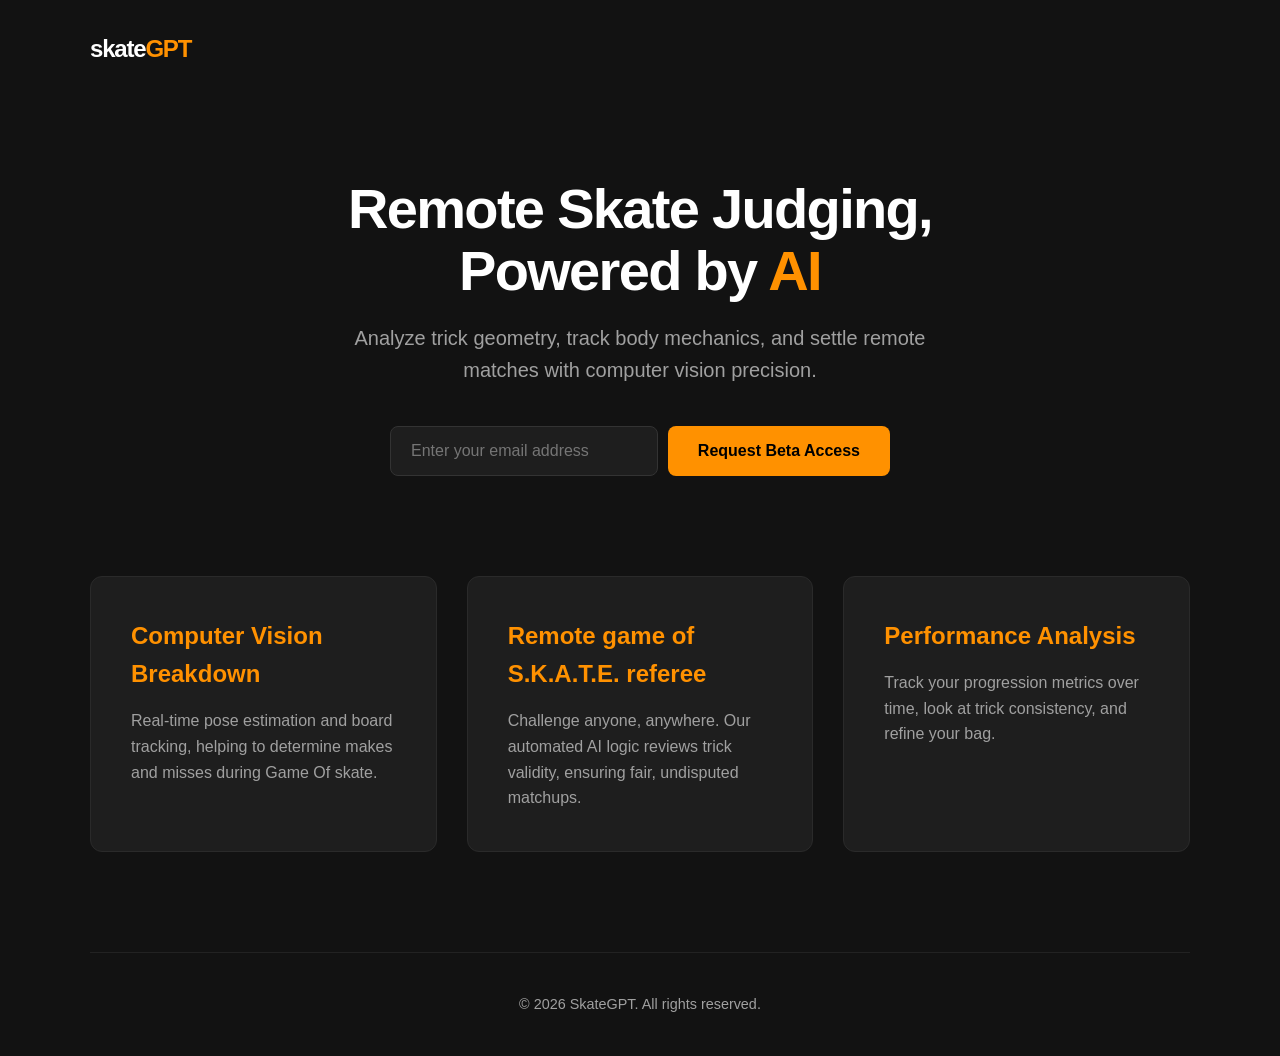
==== frontend/index.html @ 5fe3d4ac "fleshing out the outline of the site, changed a color too" ====
<!doctype html>
<html lang="en">
  <head>
    <meta charset="UTF-8" />
    <meta name="viewport" content="width=device-width, initial-scale=1.0" />
    <meta name="description" content="a skatebard-centric narrow Ai, zeroed in on skate stuff, and creating a computer vision referee for remote games of skate.">
    <link rel="stylesheet" href="css/styles.css">
    <title>SkateGPT - Skateboard-centric Ai</title>
  </head>

  <body>
    <header>
      <div class="logo">skate<span>GPT</span></div>
    </header>

    <section class="hero">
      <h1>Remote Skate Judging, Powered by <span>AI</span></h1>
      <p>
        Analyze trick geometry, track body mechanics, and settle remote matches
        with computer vision precision.
      </p>

      <form
        class="cta-form"
        onsubmit="
          event.preventDefault();
          alert(
            'Stoked to have you on board! We will notify you when the beta drops.',
          );
        "
      >
        <input type="email" placeholder="Enter your email address" required />
        <button type="submit">Request Beta Access</button>
      </form>
    </section>

    <section class="features">
      <div class="feature-card">
        <h3>Computer Vision Breakdown</h3>
        <p>
          Real-time pose estimation and board tracking, helping to determine makes and misses during Game Of skate.

        </p>
      </div>
      <div class="feature-card">
        <h3>Remote game of S.K.A.T.E. referee</h3>
        <p>
          Challenge anyone, anywhere. Our automated AI logic reviews trick
          validity, ensuring fair, undisputed matchups.
        </p>
      </div>
      <div class="feature-card">
        <h3>Performance Analysis</h3>
        <p>
          Track your progression metrics over time, look at trick consistency,
          and refine your bag.
        </p>
      </div>
    </section>

    <footer>
      <p>&copy; 2026 SkateGPT. All rights reserved.</p>
    </footer>
  </body>
</html>
---- frontend/css/styles.css ----
:root {
  --bg-color: #121212;
  --surface-color: #1e1e1e;
  --accent-color: #ff9100;
  --text-main: #ffffff;
  --text-muted: #a0a0a0;
}

* {
  box-sizing: border-box;
  margin: 0;
  padding: 0;
}

body {
  font-family: -apple-system, BlinkMacSystemFont, "Segoe UI", Roboto, Helvetica, Arial, sans-serif;
  background-color: var(--bg-color);
  color: var(--text-main);
  line-height: 1.6;
  padding: 0 20px;
}

header {
  max-width: 1100px;
  margin: 0 auto;
  padding: 30px 0;
  display: flex;
  justify-content: space-between;
  align-items: center;
}

.logo {
  font-size: 1.5rem;
  font-weight: 800;
  letter-spacing: -0.05em;
}

.logo span {
  color: var(--accent-color);
}

.hero {
  max-width: 800px;
  margin: 80px auto;
  text-align: center;
}

.hero h1 {
  font-size: 3.5rem;
  font-weight: 800;
  line-height: 1.1;
  margin-bottom: 20px;
  letter-spacing: -0.03em;
}

.hero h1 span {
  color: var(--accent-color);
}

.hero p {
  font-size: 1.25rem;
  color: var(--text-muted);
  margin-bottom: 40px;
  max-width: 600px;
  margin-left: auto;
  margin-right: auto;
}

.cta-form {
  display: flex;
  justify-content: center;
  gap: 10px;
  max-width: 500px;
  margin: 0 auto;
}

.cta-form input[type=email] {
  flex: 1;
  padding: 15px 20px;
  border-radius: 8px;
  border: 1px solid #333;
  background-color: var(--surface-color);
  color: var(--text-main);
  font-size: 1rem;
  outline: none;
}

.cta-form input[type=email]:focus {
  border-color: var(--accent-color);
}

.cta-form button {
  padding: 15px 30px;
  background-color: var(--accent-color);
  color: #000;
  border: none;
  border-radius: 8px;
  font-size: 1rem;
  font-weight: 700;
  cursor: pointer;
  transition: opacity 0.2s;
}

.cta-form button:hover {
  opacity: 0.9;
}

.features {
  max-width: 1100px;
  margin: 100px auto;
  display: grid;
  grid-template-columns: repeat(auto-fit, minmax(300px, 15fr));
  gap: 30px;
}

.feature-card {
  background-color: var(--surface-color);
  padding: 40px;
  border-radius: 12px;
  border: 1px solid #2a2a2a;
}

.feature-card h3 {
  font-size: 1.5rem;
  margin-bottom: 15px;
  color: var(--accent-color);
}

.feature-card p {
  color: var(--text-muted);
}

footer {
  text-align: center;
  padding: 40px 0;
  color: var(--text-muted);
  font-size: 0.9rem;
  border-top: 1px solid #222;
  max-width: 1100px;
  margin: 0 auto;
}

@media (max-width: 600px) {
  .hero h1 {
    font-size: 2.5rem;
  }
  .cta-form {
    flex-direction: column;
  }
}

/*# sourceMappingURL=styles.css.map */
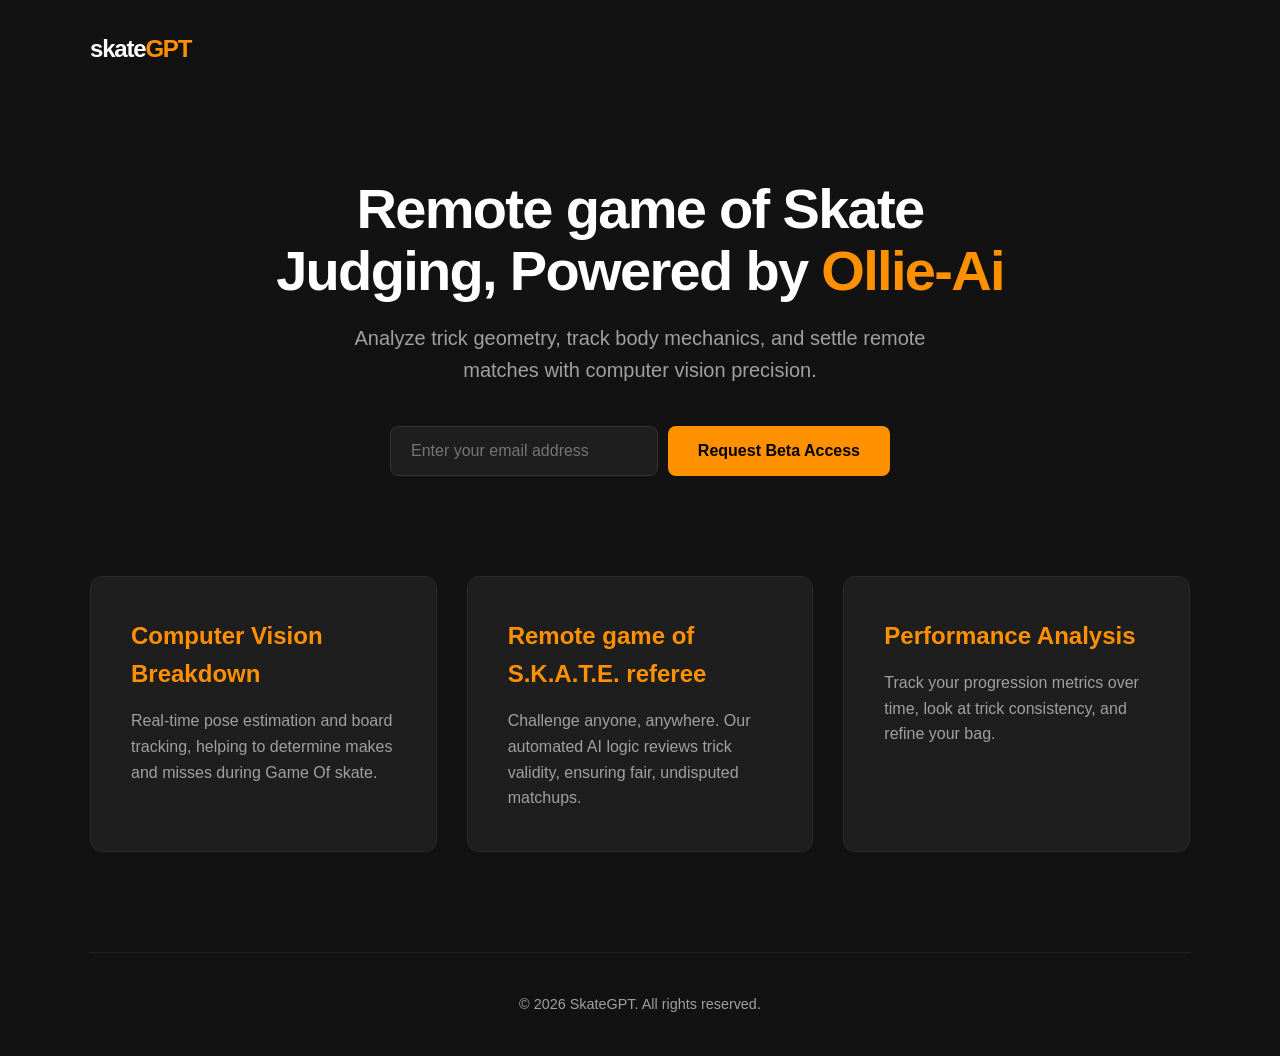
==== commit 123cb69c: "fafafoolin" ====
--- a/frontend/index.html
+++ b/frontend/index.html
@@ -3,8 +3,11 @@
   <head>
     <meta charset="UTF-8" />
     <meta name="viewport" content="width=device-width, initial-scale=1.0" />
-    <meta name="description" content="a skatebard-centric narrow Ai, zeroed in on skate stuff, and creating a computer vision referee for remote games of skate.">
-    <link rel="stylesheet" href="css/styles.css">
+    <meta
+      name="description"
+      content="a skatebard-centric chat bot and generative Ai, zeroed in on skate stuff, also creating a computer vision referee for remote games of skate."
+    />
+    <link rel="stylesheet" href="css/styles.css" />
     <title>SkateGPT - Skateboard-centric Ai</title>
   </head>
 
@@ -14,7 +17,7 @@
     </header>
 
     <section class="hero">
-      <h1>Remote Skate Judging, Powered by <span>AI</span></h1>
+      <h1>Remote game of Skate Judging, Powered by <span>Ollie-Ai</span></h1>
       <p>
         Analyze trick geometry, track body mechanics, and settle remote matches
         with computer vision precision.
@@ -38,8 +41,8 @@
       <div class="feature-card">
         <h3>Computer Vision Breakdown</h3>
         <p>
-          Real-time pose estimation and board tracking, helping to determine makes and misses during Game Of skate.
-
+          Real-time pose estimation and board tracking, helping to determine
+          makes and misses during Game Of skate.
         </p>
       </div>
       <div class="feature-card">
--- a/frontend/css/styles.css
+++ b/frontend/css/styles.css
@@ -13,7 +13,9 @@
 }
 
 body {
-  font-family: -apple-system, BlinkMacSystemFont, "Segoe UI", Roboto, Helvetica, Arial, sans-serif;
+  font-family:
+    -apple-system, BlinkMacSystemFont, "Segoe UI", Roboto, Helvetica, Arial,
+    sans-serif;
   background-color: var(--bg-color);
   color: var(--text-main);
   line-height: 1.6;
@@ -74,7 +76,7 @@
   margin: 0 auto;
 }
 
-.cta-form input[type=email] {
+.cta-form input[type="email"] {
   flex: 1;
   padding: 15px 20px;
   border-radius: 8px;
@@ -85,7 +87,7 @@
   outline: none;
 }
 
-.cta-form input[type=email]:focus {
+.cta-form input[type="email"]:focus {
   border-color: var(--accent-color);
 }
 
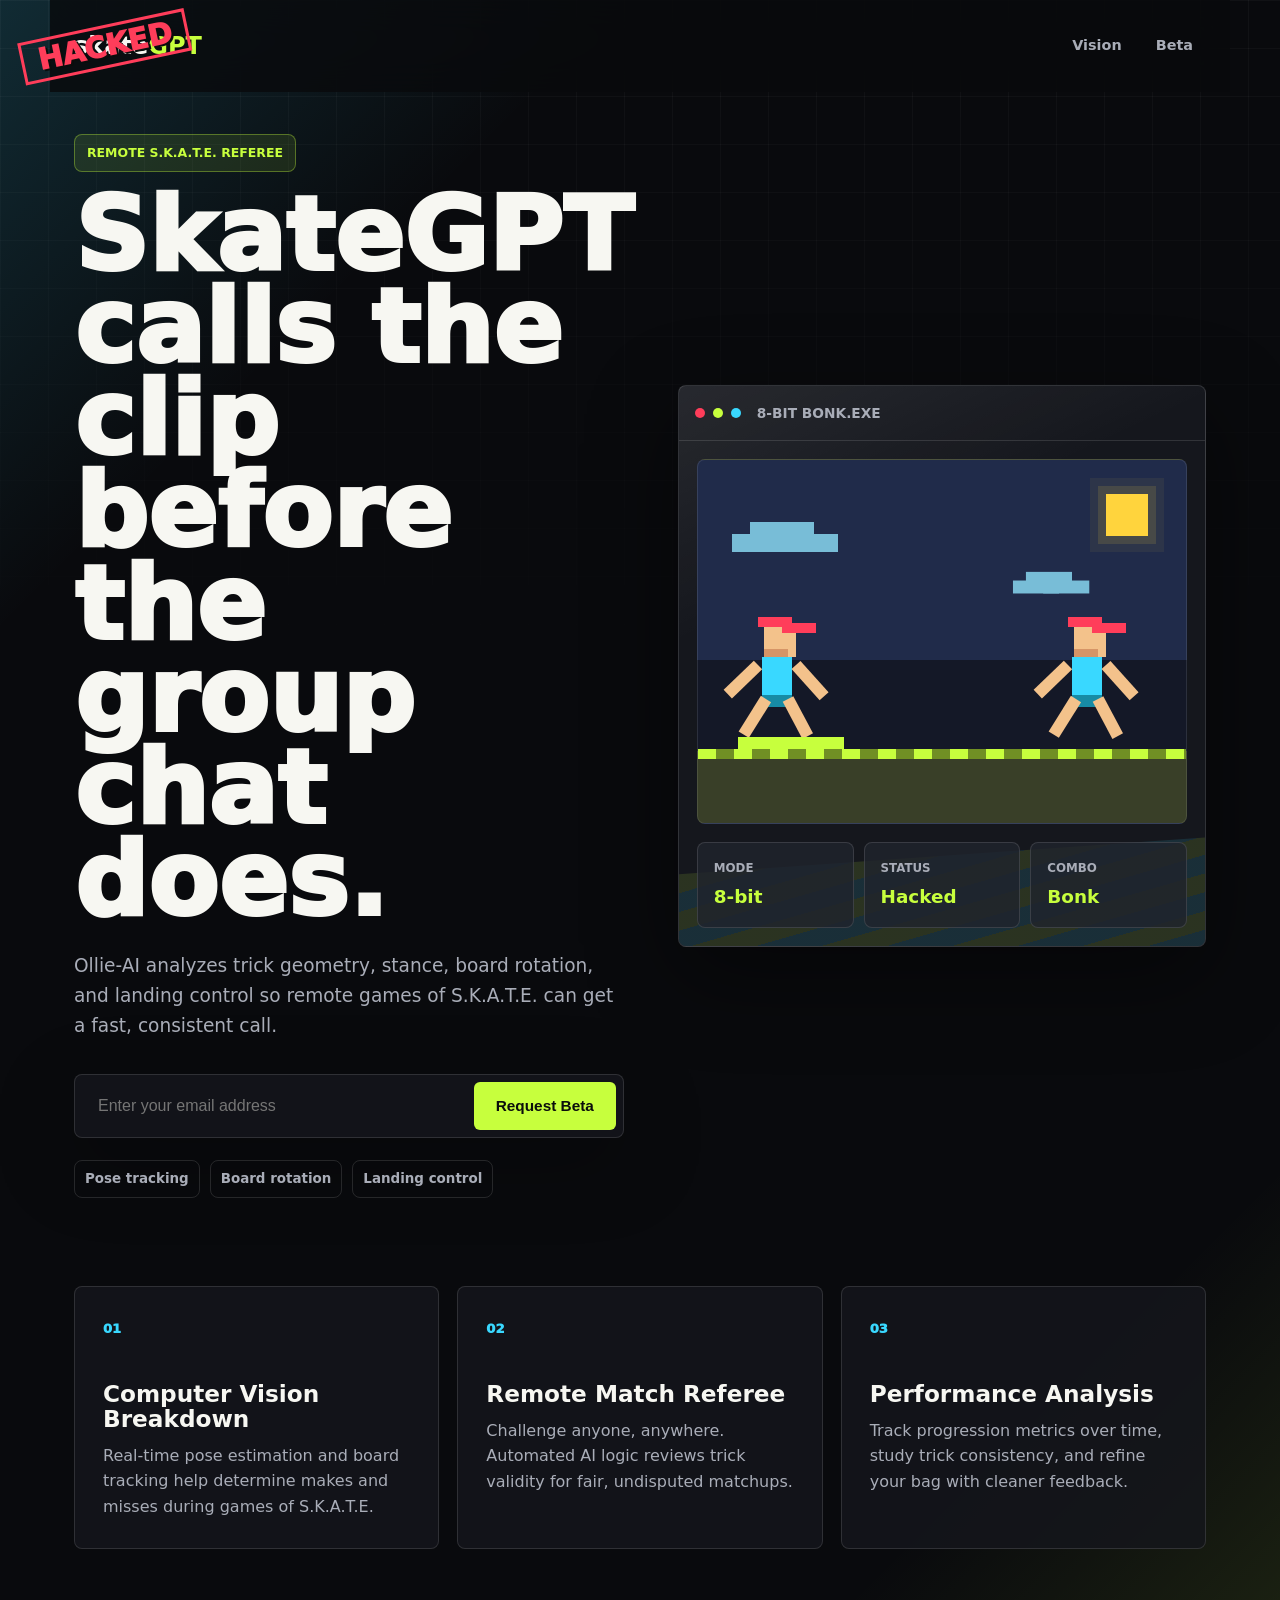
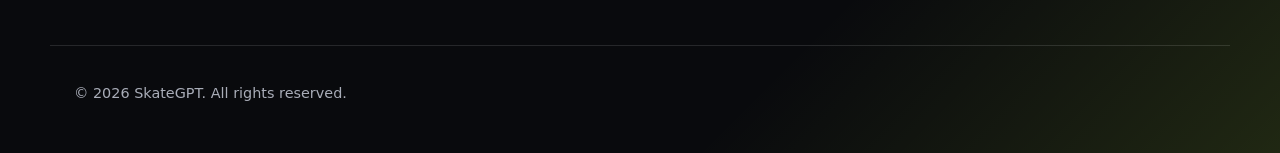
==== commit 69df776b: "Spice up SkateGPT landing page" ====
--- a/frontend/index.html
+++ b/frontend/index.html
@@ -5,61 +5,142 @@
     <meta name="viewport" content="width=device-width, initial-scale=1.0" />
     <meta
       name="description"
-      content="a skatebard-centric chat bot and generative Ai, zeroed in on skate stuff, also creating a computer vision referee for remote games of skate."
+      content="A skateboard-centric AI assistant and computer vision referee for remote games of S.K.A.T.E."
     />
     <link rel="stylesheet" href="css/styles.css" />
-    <title>SkateGPT - Skateboard-centric Ai</title>
+    <title>SkateGPT - Skateboard-centric AI</title>
   </head>
 
   <body>
-    <header>
-      <div class="logo">skate<span>GPT</span></div>
+    <header class="site-header">
+      <div class="logo hacked-logo">
+        <span class="brand-word">skate<span class="logo-gpt">GPT</span></span>
+        <em>HACKED</em>
+      </div>
+      <nav aria-label="Primary navigation">
+        <a href="#features">Vision</a>
+        <a href="#beta">Beta</a>
+      </nav>
     </header>
 
-    <section class="hero">
-      <h1>Remote game of Skate Judging, Powered by <span>Ollie-Ai</span></h1>
-      <p>
-        Analyze trick geometry, track body mechanics, and settle remote matches
-        with computer vision precision.
-      </p>
+    <main>
+      <section class="hero" id="beta">
+        <div class="hero-copy">
+          <p class="eyebrow">Remote S.K.A.T.E. referee</p>
+          <h1>SkateGPT calls the clip before the group chat does.</h1>
+          <p>
+            Ollie-AI analyzes trick geometry, stance, board rotation, and
+            landing control so remote games of S.K.A.T.E. can get a fast,
+            consistent call.
+          </p>
 
-      <form
-        class="cta-form"
-        onsubmit="
-          event.preventDefault();
-          alert(
-            'Stoked to have you on board! We will notify you when the beta drops.',
-          );
-        "
-      >
-        <input type="email" placeholder="Enter your email address" required />
-        <button type="submit">Request Beta Access</button>
-      </form>
-    </section>
+          <form
+            class="cta-form"
+            onsubmit="
+              event.preventDefault();
+              alert('Stoked to have you on board! We will notify you when the beta drops.');
+            "
+          >
+            <label class="sr-only" for="email">Email address</label>
+            <input
+              id="email"
+              type="email"
+              placeholder="Enter your email address"
+              required
+            />
+            <button type="submit">Request Beta</button>
+          </form>
 
-    <section class="features">
-      <div class="feature-card">
-        <h3>Computer Vision Breakdown</h3>
-        <p>
-          Real-time pose estimation and board tracking, helping to determine
-          makes and misses during Game Of skate.
-        </p>
-      </div>
-      <div class="feature-card">
-        <h3>Remote game of S.K.A.T.E. referee</h3>
-        <p>
-          Challenge anyone, anywhere. Our automated AI logic reviews trick
-          validity, ensuring fair, undisputed matchups.
-        </p>
-      </div>
-      <div class="feature-card">
-        <h3>Performance Analysis</h3>
-        <p>
-          Track your progression metrics over time, look at trick consistency,
-          and refine your bag.
-        </p>
-      </div>
-    </section>
+          <div class="hero-actions">
+            <span>Pose tracking</span>
+            <span>Board rotation</span>
+            <span>Landing control</span>
+          </div>
+        </div>
+
+        <div class="hero-visual" aria-label="8-bit SkateGPT hacked animation">
+          <div class="review-card">
+            <div class="review-topbar">
+              <span></span>
+              <span></span>
+              <span></span>
+              <strong>8-bit bonk.exe</strong>
+            </div>
+            <div class="pixel-stage">
+              <div class="pixel-sun"></div>
+              <div class="pixel-cloud cloud-one"></div>
+              <div class="pixel-cloud cloud-two"></div>
+              <div class="pixel-skater attacker">
+                <span class="pixel-head"></span>
+                <span class="pixel-cap"></span>
+                <span class="pixel-body"></span>
+                <span class="pixel-arm front-arm"></span>
+                <span class="pixel-arm back-arm"></span>
+                <span class="pixel-leg front-leg"></span>
+                <span class="pixel-leg back-leg"></span>
+                <span class="pixel-board weapon-board"></span>
+              </div>
+              <div class="pixel-skater bonked">
+                <span class="pixel-head"></span>
+                <span class="pixel-cap"></span>
+                <span class="pixel-body"></span>
+                <span class="pixel-arm front-arm"></span>
+                <span class="pixel-arm back-arm"></span>
+                <span class="pixel-leg front-leg"></span>
+                <span class="pixel-leg back-leg"></span>
+              </div>
+              <div class="impact-burst" aria-hidden="true">
+                <span>BONK</span>
+                <i></i>
+                <i></i>
+                <i></i>
+              </div>
+            </div>
+            <div class="callout-grid">
+              <div>
+                <span>Mode</span>
+                <strong>8-bit</strong>
+              </div>
+              <div>
+                <span>Status</span>
+                <strong>Hacked</strong>
+              </div>
+              <div>
+                <span>Combo</span>
+                <strong>Bonk</strong>
+              </div>
+            </div>
+          </div>
+        </div>
+      </section>
+
+      <section class="features" id="features">
+        <article class="feature-card">
+          <span class="feature-index">01</span>
+          <h3>Computer Vision Breakdown</h3>
+          <p>
+            Real-time pose estimation and board tracking help determine makes
+            and misses during games of S.K.A.T.E.
+          </p>
+        </article>
+        <article class="feature-card">
+          <span class="feature-index">02</span>
+          <h3>Remote Match Referee</h3>
+          <p>
+            Challenge anyone, anywhere. Automated AI logic reviews trick
+            validity for fair, undisputed matchups.
+          </p>
+        </article>
+        <article class="feature-card">
+          <span class="feature-index">03</span>
+          <h3>Performance Analysis</h3>
+          <p>
+            Track progression metrics over time, study trick consistency, and
+            refine your bag with cleaner feedback.
+          </p>
+        </article>
+      </section>
+    </main>
 
     <footer>
       <p>&copy; 2026 SkateGPT. All rights reserved.</p>
--- a/frontend/css/styles.css
+++ b/frontend/css/styles.css
@@ -1,9 +1,13 @@
 :root {
-  --bg-color: #121212;
-  --surface-color: #1e1e1e;
-  --accent-color: #ff9100;
-  --text-main: #ffffff;
-  --text-muted: #a0a0a0;
+  --bg-color: #090a0d;
+  --surface-color: #15171d;
+  --surface-strong: #20242d;
+  --accent-color: #c7ff3d;
+  --accent-hot: #ff3d5a;
+  --accent-blue: #39d8ff;
+  --text-main: #f7f7f2;
+  --text-muted: #a9adb8;
+  --line-color: rgba(255, 255, 255, 0.12);
 }
 
 * {
@@ -12,120 +16,595 @@
   padding: 0;
 }
 
+html {
+  scroll-behavior: smooth;
+}
+
 body {
-  font-family:
-    -apple-system, BlinkMacSystemFont, "Segoe UI", Roboto, Helvetica, Arial,
-    sans-serif;
-  background-color: var(--bg-color);
+  min-height: 100vh;
+  overflow-x: hidden;
+  font-family: Inter, ui-sans-serif, system-ui, -apple-system, BlinkMacSystemFont, "Segoe UI", Roboto, Helvetica, Arial, sans-serif;
+  background: linear-gradient(135deg, rgba(57, 216, 255, 0.16), transparent 28rem), linear-gradient(315deg, rgba(199, 255, 61, 0.12), transparent 26rem), var(--bg-color);
   color: var(--text-main);
   line-height: 1.6;
-  padding: 0 20px;
-}
-
-header {
-  max-width: 1100px;
+}
+
+body::before {
+  position: fixed;
+  inset: 0;
+  z-index: -1;
+  pointer-events: none;
+  content: "";
+  background-image: linear-gradient(rgba(255, 255, 255, 0.035) 1px, transparent 1px), linear-gradient(90deg, rgba(255, 255, 255, 0.035) 1px, transparent 1px);
+  background-size: 48px 48px;
+  -webkit-mask-image: linear-gradient(to bottom, #000 0%, transparent 78%);
+          mask-image: linear-gradient(to bottom, #000 0%, transparent 78%);
+}
+
+a {
+  color: inherit;
+  text-decoration: none;
+}
+
+.site-header {
+  position: sticky;
+  top: 0;
+  z-index: 10;
+  display: flex;
+  align-items: center;
+  justify-content: space-between;
+  max-width: 1180px;
   margin: 0 auto;
-  padding: 30px 0;
+  padding: 24px;
+  background: rgba(9, 10, 13, 0.82);
+  -webkit-backdrop-filter: blur(18px);
+          backdrop-filter: blur(18px);
+}
+
+.logo {
+  position: relative;
+  display: inline-flex;
+  align-items: center;
+  min-height: 44px;
+  font-size: 1.5rem;
+  font-weight: 900;
+}
+
+.logo-gpt {
+  color: var(--accent-color);
+}
+
+.brand-word {
+  position: relative;
+  display: inline-block;
+}
+
+.hacked-logo em {
+  position: absolute;
+  left: 24%;
+  top: 52%;
+  padding: 4px 14px;
+  border: 3px solid var(--accent-hot);
+  color: var(--accent-hot);
+  font-size: 1.84rem;
+  font-style: normal;
+  font-weight: 950;
+  line-height: 1;
+  text-shadow: 2px 2px 0 #0b0d0c;
+  transform: translate(-50%, -50%) rotate(-12deg);
+  animation: stamp-slam 1.8s steps(2) infinite;
+}
+
+nav {
   display: flex;
-  justify-content: space-between;
+  gap: 8px;
+}
+
+nav a {
+  padding: 8px 12px;
+  border: 1px solid transparent;
+  border-radius: 8px;
+  color: var(--text-muted);
+  font-size: 0.9rem;
+  font-weight: 800;
+}
+
+nav a:hover {
+  border-color: var(--line-color);
+  color: var(--text-main);
+}
+
+.hero {
+  display: grid;
+  grid-template-columns: minmax(0, 1.02fr) minmax(340px, 0.98fr);
   align-items: center;
-}
-
-.logo {
-  font-size: 1.5rem;
-  font-weight: 800;
-  letter-spacing: -0.05em;
-}
-
-.logo span {
+  gap: 54px;
+  max-width: 1180px;
+  min-height: calc(100vh - 88px);
+  margin: 0 auto;
+  padding: 42px 24px 88px;
+}
+
+.hero-copy {
+  max-width: 690px;
+}
+
+.eyebrow {
+  display: inline-flex;
+  width: -moz-fit-content;
+  width: fit-content;
+  margin-bottom: 18px;
+  padding: 8px 12px;
+  border: 1px solid rgba(199, 255, 61, 0.34);
+  border-radius: 8px;
+  background: rgba(199, 255, 61, 0.1);
   color: var(--accent-color);
-}
-
-.hero {
-  max-width: 800px;
-  margin: 80px auto;
-  text-align: center;
+  font-size: 0.78rem;
+  font-weight: 900;
+  text-transform: uppercase;
 }
 
 .hero h1 {
-  font-size: 3.5rem;
-  font-weight: 800;
-  line-height: 1.1;
-  margin-bottom: 20px;
-  letter-spacing: -0.03em;
-}
-
-.hero h1 span {
-  color: var(--accent-color);
-}
-
-.hero p {
-  font-size: 1.25rem;
+  max-width: 12ch;
+  margin-bottom: 24px;
+  font-size: clamp(3rem, 8vw, 6.9rem);
+  font-weight: 950;
+  line-height: 0.9;
+}
+
+.hero p:not(.eyebrow) {
+  max-width: 620px;
+  margin-bottom: 34px;
   color: var(--text-muted);
-  margin-bottom: 40px;
-  max-width: 600px;
-  margin-left: auto;
-  margin-right: auto;
+  font-size: 1.16rem;
 }
 
 .cta-form {
-  display: flex;
-  justify-content: center;
+  display: grid;
+  grid-template-columns: minmax(0, 1fr) auto;
   gap: 10px;
-  max-width: 500px;
-  margin: 0 auto;
-}
-
-.cta-form input[type="email"] {
-  flex: 1;
-  padding: 15px 20px;
+  max-width: 560px;
+  padding: 7px;
+  border: 1px solid var(--line-color);
   border-radius: 8px;
-  border: 1px solid #333;
-  background-color: var(--surface-color);
+  background: rgba(21, 23, 29, 0.82);
+  box-shadow: 0 24px 80px rgba(0, 0, 0, 0.28);
+}
+
+.cta-form input[type=email] {
+  min-width: 0;
+  padding: 15px 16px;
+  border: 0;
+  border-radius: 6px;
+  background: transparent;
   color: var(--text-main);
   font-size: 1rem;
   outline: none;
 }
 
-.cta-form input[type="email"]:focus {
-  border-color: var(--accent-color);
+.cta-form input[type=email]:focus {
+  box-shadow: inset 0 0 0 2px rgba(57, 216, 255, 0.62);
 }
 
 .cta-form button {
-  padding: 15px 30px;
-  background-color: var(--accent-color);
-  color: #000;
-  border: none;
+  min-width: 142px;
+  padding: 14px 20px;
+  border: 0;
+  border-radius: 6px;
+  background: var(--accent-color);
+  color: #0b0d0c;
+  font-size: 0.96rem;
+  font-weight: 900;
+  cursor: pointer;
+  transition: transform 0.2s ease, box-shadow 0.2s ease;
+}
+
+.cta-form button:hover {
+  transform: translateY(-2px);
+  box-shadow: 0 14px 30px rgba(199, 255, 61, 0.22);
+}
+
+.hero-actions {
+  display: flex;
+  flex-wrap: wrap;
+  gap: 10px;
+  margin-top: 22px;
+}
+
+.hero-actions span {
+  padding: 7px 10px;
+  border: 1px solid var(--line-color);
   border-radius: 8px;
-  font-size: 1rem;
-  font-weight: 700;
-  cursor: pointer;
-  transition: opacity 0.2s;
-}
-
-.cta-form button:hover {
-  opacity: 0.9;
+  color: var(--text-muted);
+  font-size: 0.84rem;
+  font-weight: 800;
+}
+
+.hero-visual {
+  position: relative;
+  min-height: 560px;
+}
+
+.review-card {
+  position: relative;
+  overflow: hidden;
+  height: 100%;
+  min-height: 560px;
+  border: 1px solid var(--line-color);
+  border-radius: 8px;
+  background: linear-gradient(155deg, rgba(255, 255, 255, 0.08), transparent 32%), var(--surface-color);
+  box-shadow: 0 28px 90px rgba(0, 0, 0, 0.44);
+}
+
+.review-card::after {
+  position: absolute;
+  inset: auto -20% -16% -20%;
+  height: 180px;
+  content: "";
+  background: repeating-linear-gradient(-12deg, rgba(199, 255, 61, 0.12) 0 18px, rgba(57, 216, 255, 0.12) 18px 36px);
+  transform: rotate(-4deg);
+}
+
+.review-topbar {
+  display: flex;
+  align-items: center;
+  gap: 8px;
+  padding: 16px;
+  border-bottom: 1px solid var(--line-color);
+  color: var(--text-muted);
+}
+
+.review-topbar span {
+  width: 10px;
+  height: 10px;
+  border-radius: 50%;
+  background: var(--accent-hot);
+}
+
+.review-topbar span:nth-child(2) {
+  background: var(--accent-color);
+}
+
+.review-topbar span:nth-child(3) {
+  margin-right: 8px;
+  background: var(--accent-blue);
+}
+
+.review-topbar strong {
+  font-size: 0.86rem;
+  text-transform: uppercase;
+}
+
+.pixel-stage {
+  position: relative;
+  height: 365px;
+  margin: 18px;
+  overflow: hidden;
+  border: 1px solid rgba(255, 255, 255, 0.1);
+  border-radius: 8px;
+  background: linear-gradient(to top, #393f28 0 72px, transparent 72px), linear-gradient(#202b4a 0 55%, #141827 55%);
+  image-rendering: pixelated;
+}
+
+.pixel-stage::before {
+  position: absolute;
+  right: 0;
+  bottom: 64px;
+  left: 0;
+  height: 10px;
+  content: "";
+  background: repeating-linear-gradient(90deg, #c7ff3d 0 18px, #708f24 18px 36px);
+}
+
+.pixel-sun,
+.pixel-cloud,
+.pixel-skater span,
+.impact-burst i {
+  position: absolute;
+  display: block;
+}
+
+.pixel-sun {
+  top: 34px;
+  right: 38px;
+  width: 42px;
+  height: 42px;
+  background: #ffd43d;
+  box-shadow: 0 0 0 8px rgba(255, 212, 61, 0.12), 0 0 0 16px rgba(255, 212, 61, 0.06);
+}
+
+.pixel-cloud {
+  width: 64px;
+  height: 18px;
+  background: #91e6ff;
+  box-shadow: 18px -12px 0 #91e6ff, 42px 0 0 #91e6ff;
+  opacity: 0.78;
+}
+
+.cloud-one {
+  top: 74px;
+  left: 34px;
+}
+
+.cloud-two {
+  top: 118px;
+  right: 118px;
+  transform: scale(0.72);
+}
+
+.pixel-skater {
+  position: absolute;
+  bottom: 74px;
+  width: 86px;
+  height: 132px;
+  image-rendering: pixelated;
+}
+
+.attacker {
+  left: 34px;
+  animation: attacker-roll 1.8s steps(6) infinite;
+}
+
+.bonked {
+  right: 58px;
+  animation: bonked-recoil 1.8s steps(4) infinite;
+}
+
+.pixel-head {
+  top: 8px;
+  left: 32px;
+  width: 24px;
+  height: 24px;
+  background: #f3c28b;
+  box-shadow: 0 8px 0 #d69567, 8px 8px 0 #f3c28b;
+}
+
+.pixel-cap {
+  top: 0;
+  left: 26px;
+  width: 34px;
+  height: 10px;
+  background: var(--accent-hot);
+  box-shadow: 24px 6px 0 var(--accent-hot);
+}
+
+.pixel-body {
+  top: 40px;
+  left: 30px;
+  width: 30px;
+  height: 38px;
+  background: var(--accent-blue);
+  box-shadow: 0 12px 0 #178ba5;
+}
+
+.pixel-arm {
+  top: 48px;
+  width: 12px;
+  height: 42px;
+  background: #f3c28b;
+  transform-origin: top center;
+}
+
+.front-arm {
+  left: 58px;
+  transform: rotate(-42deg);
+}
+
+.back-arm {
+  left: 20px;
+  transform: rotate(46deg);
+}
+
+.attacker .front-arm {
+  animation: swing-arm 1.8s steps(4) infinite;
+}
+
+.pixel-leg {
+  top: 82px;
+  width: 12px;
+  height: 42px;
+  background: #f3c28b;
+  transform-origin: top center;
+}
+
+.front-leg {
+  left: 50px;
+  transform: rotate(-28deg);
+}
+
+.back-leg {
+  left: 28px;
+  transform: rotate(32deg);
+}
+
+.pixel-board {
+  height: 12px;
+  background: var(--text-main);
+}
+
+.weapon-board {
+  top: 120px;
+  left: 6px;
+  width: 106px;
+  background: var(--accent-color);
+  transform-origin: 8px center;
+  animation: board-smack 1.8s steps(4) infinite;
+}
+
+.impact-burst {
+  position: absolute;
+  top: 122px;
+  right: 91px;
+  width: 100px;
+  height: 72px;
+  opacity: 0;
+  animation: impact-pop 1.8s steps(2) infinite;
+}
+
+.impact-burst span {
+  position: absolute;
+  top: -12px;
+  left: -16px;
+  padding: 4px 8px;
+  background: var(--accent-hot);
+  color: #fff;
+  font-size: 0.9rem;
+  font-weight: 950;
+  text-shadow: 2px 2px 0 #0b0d0c;
+  transform: rotate(-9deg);
+}
+
+.impact-burst i {
+  width: 14px;
+  height: 14px;
+  background: #ffd43d;
+}
+
+.impact-burst i:nth-child(2) {
+  top: 30px;
+  left: 18px;
+}
+
+.impact-burst i:nth-child(3) {
+  top: 6px;
+  left: 50px;
+}
+
+.impact-burst i:nth-child(4) {
+  top: 42px;
+  left: 66px;
+}
+
+@keyframes attacker-roll {
+  0%, 18% {
+    transform: translateX(0);
+  }
+  44%, 100% {
+    transform: translateX(160px);
+  }
+}
+@keyframes swing-arm {
+  0%, 50% {
+    transform: rotate(-116deg);
+  }
+  56%, 62% {
+    transform: rotate(-38deg);
+  }
+  72%, 100% {
+    transform: rotate(-116deg);
+  }
+}
+@keyframes board-smack {
+  0%, 38% {
+    transform: translate(0, 0) rotate(0);
+  }
+  46%, 50% {
+    transform: translate(52px, -104px) rotate(-96deg);
+  }
+  56%, 62% {
+    transform: translate(92px, -106px) rotate(2deg);
+  }
+  72%, 100% {
+    transform: translate(0, 0) rotate(0);
+  }
+}
+@keyframes bonked-recoil {
+  0%, 48% {
+    transform: translateY(0) rotate(0);
+  }
+  56%, 72% {
+    transform: translateY(12px) rotate(7deg);
+  }
+  100% {
+    transform: translateY(0) rotate(0);
+  }
+}
+@keyframes impact-pop {
+  0%, 48% {
+    opacity: 0;
+    transform: scale(0.7);
+  }
+  54%, 66% {
+    opacity: 1;
+    transform: scale(1);
+  }
+  78%, 100% {
+    opacity: 0;
+    transform: scale(0.7);
+  }
+}
+@keyframes stamp-slam {
+  0%, 38% {
+    transform: translate(-12%, -48%) rotate(-12deg) scale(1);
+  }
+  44%, 58% {
+    transform: translate(-12%, -48%) rotate(-12deg) scale(1.14);
+  }
+  70%, 100% {
+    transform: translate(-12%, -48%) rotate(-12deg) scale(1);
+  }
+}
+
+.callout-grid {
+  position: relative;
+  z-index: 1;
+  display: grid;
+  grid-template-columns: repeat(3, 1fr);
+  gap: 10px;
+  padding: 0 18px 18px;
+}
+
+.callout-grid div {
+  padding: 16px;
+  border: 1px solid var(--line-color);
+  border-radius: 8px;
+  background: rgba(32, 36, 45, 0.82);
+}
+
+.callout-grid span {
+  display: block;
+  color: var(--text-muted);
+  font-size: 0.74rem;
+  font-weight: 800;
+  text-transform: uppercase;
+}
+
+.callout-grid strong {
+  display: block;
+  margin-top: 4px;
+  color: var(--accent-color);
+  font-size: 1.15rem;
 }
 
 .features {
-  max-width: 1100px;
-  margin: 100px auto;
   display: grid;
-  grid-template-columns: repeat(auto-fit, minmax(300px, 15fr));
-  gap: 30px;
+  grid-template-columns: repeat(3, minmax(0, 1fr));
+  gap: 18px;
+  max-width: 1180px;
+  margin: 0 auto 96px;
+  padding: 0 24px;
 }
 
 .feature-card {
-  background-color: var(--surface-color);
-  padding: 40px;
-  border-radius: 12px;
-  border: 1px solid #2a2a2a;
+  min-height: 260px;
+  padding: 28px;
+  border: 1px solid var(--line-color);
+  border-radius: 8px;
+  background: rgba(21, 23, 29, 0.82);
+}
+
+.feature-index {
+  display: inline-flex;
+  margin-bottom: 42px;
+  color: var(--accent-blue);
+  font-size: 0.82rem;
+  font-weight: 950;
 }
 
 .feature-card h3 {
-  font-size: 1.5rem;
-  margin-bottom: 15px;
-  color: var(--accent-color);
+  margin-bottom: 12px;
+  font-size: 1.45rem;
+  line-height: 1.08;
 }
 
 .feature-card p {
@@ -133,22 +612,95 @@
 }
 
 footer {
-  text-align: center;
-  padding: 40px 0;
+  max-width: 1180px;
+  margin: 0 auto;
+  padding: 36px 24px 48px;
+  border-top: 1px solid var(--line-color);
   color: var(--text-muted);
   font-size: 0.9rem;
-  border-top: 1px solid #222;
-  max-width: 1100px;
-  margin: 0 auto;
-}
-
+}
+
+.sr-only {
+  position: absolute;
+  width: 1px;
+  height: 1px;
+  padding: 0;
+  overflow: hidden;
+  clip: rect(0, 0, 0, 0);
+  white-space: nowrap;
+  border: 0;
+}
+
+@media (max-width: 920px) {
+  .hero {
+    grid-template-columns: 1fr;
+    min-height: auto;
+    padding-top: 36px;
+  }
+  .hero h1 {
+    max-width: 11ch;
+  }
+  .hero-visual {
+    min-height: 480px;
+  }
+  .review-card {
+    min-height: 480px;
+  }
+  .features {
+    grid-template-columns: 1fr;
+  }
+}
 @media (max-width: 600px) {
+  .site-header {
+    padding: 18px;
+  }
+  nav {
+    display: none;
+  }
+  .hero {
+    gap: 34px;
+    padding: 26px 18px 64px;
+  }
   .hero h1 {
-    font-size: 2.5rem;
+    font-size: 3.2rem;
   }
   .cta-form {
-    flex-direction: column;
-  }
-}
-
-/*# sourceMappingURL=styles.css.map */
+    grid-template-columns: 1fr;
+  }
+  .hero-visual,
+  .review-card {
+    min-height: 430px;
+  }
+  .pixel-stage {
+    height: 270px;
+    margin: 12px;
+  }
+  .pixel-cloud {
+    transform: scale(0.72);
+  }
+  .cloud-two {
+    display: none;
+  }
+  .pixel-skater {
+    bottom: 72px;
+    scale: 0.78;
+    transform-origin: bottom left;
+  }
+  .attacker {
+    left: -2px;
+  }
+  .bonked {
+    right: 8px;
+  }
+  .impact-burst {
+    top: 98px;
+    right: 46px;
+  }
+  .callout-grid {
+    grid-template-columns: 1fr;
+    padding: 0 12px 12px;
+  }
+  .features {
+    padding: 0 18px;
+  }
+}
